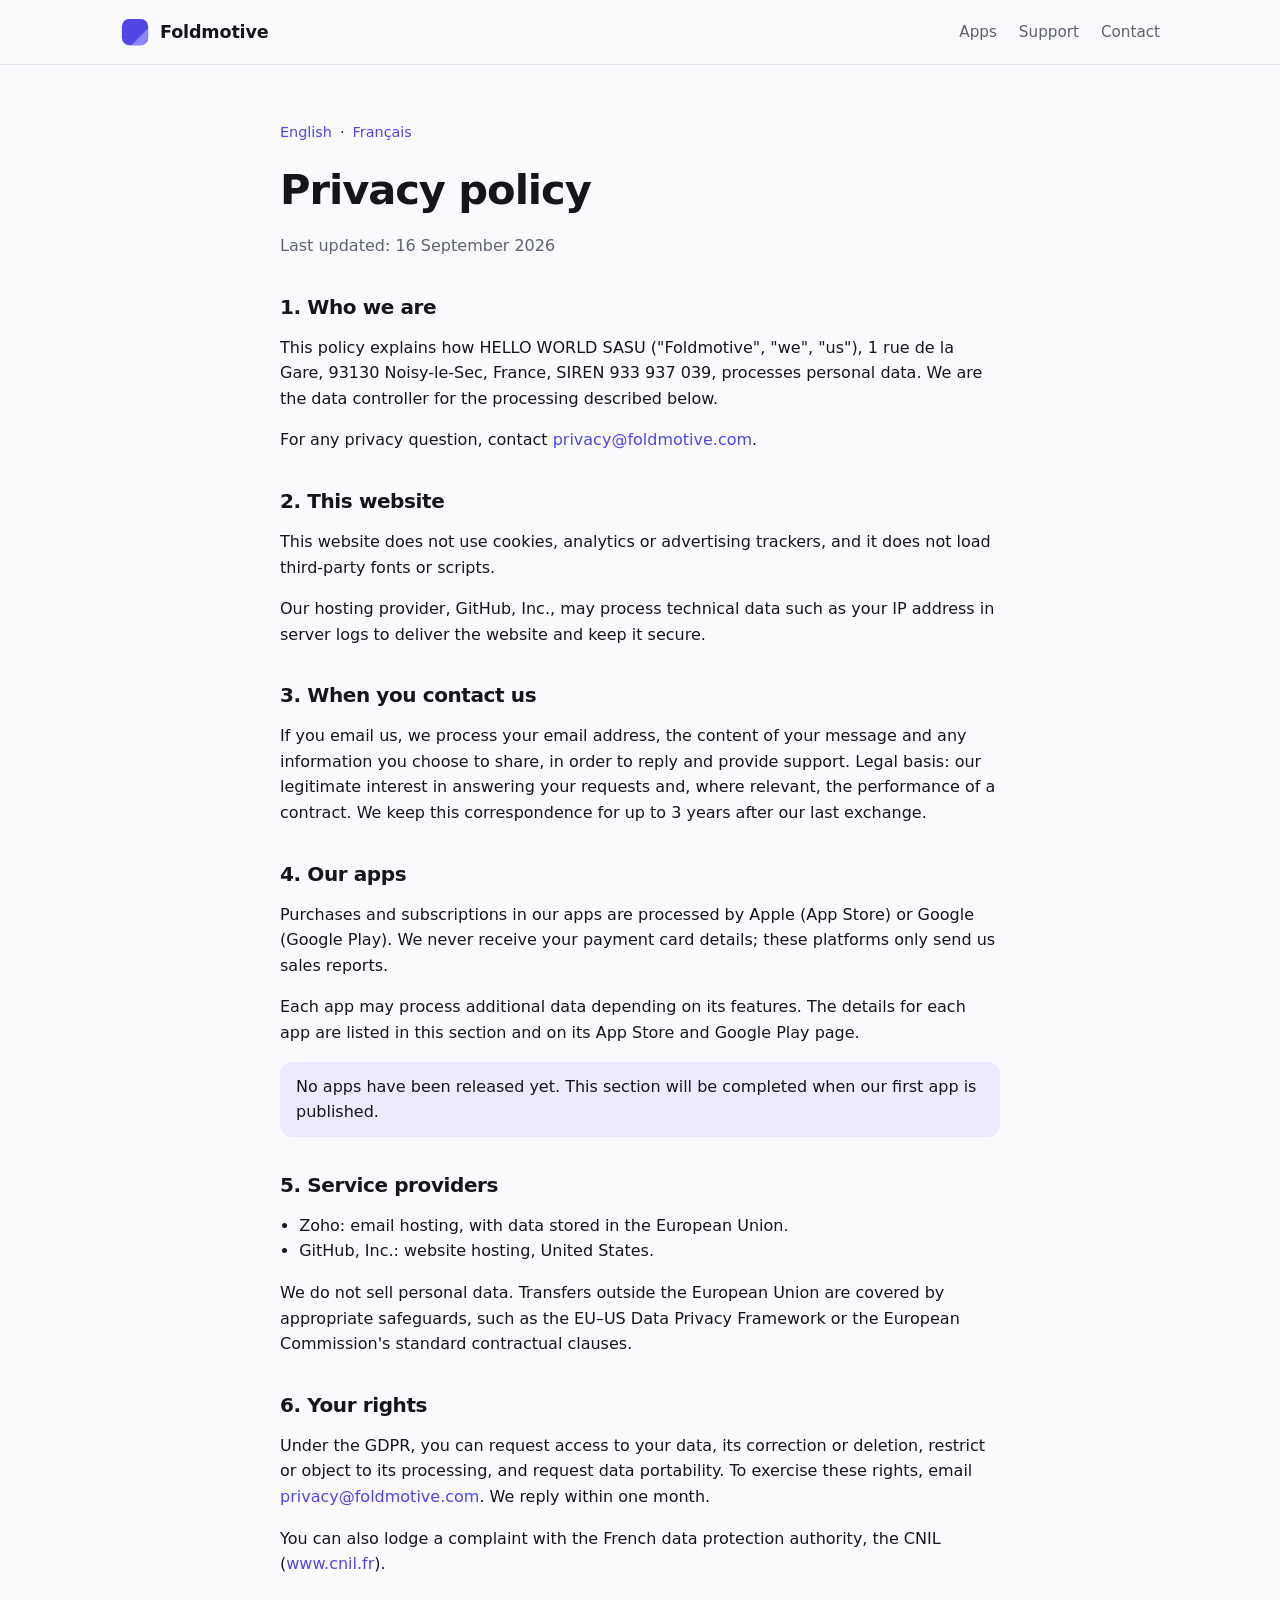
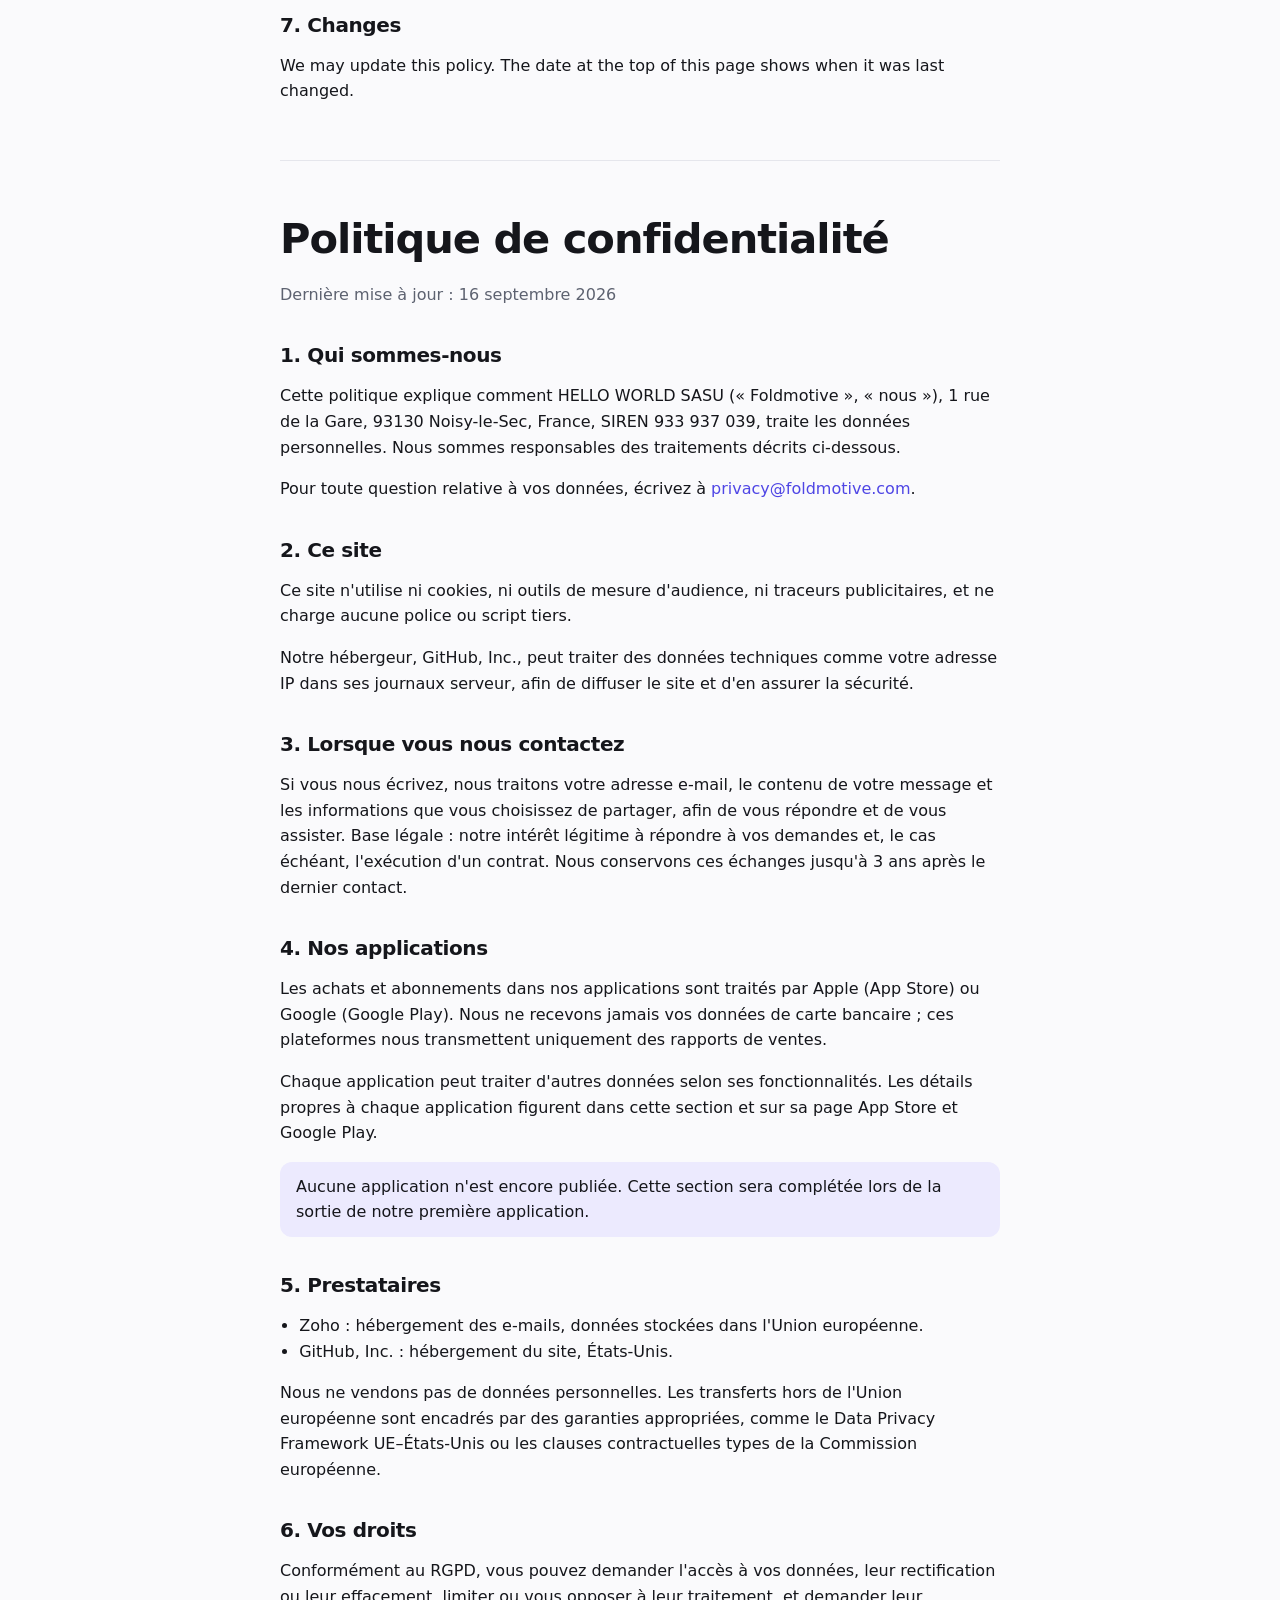
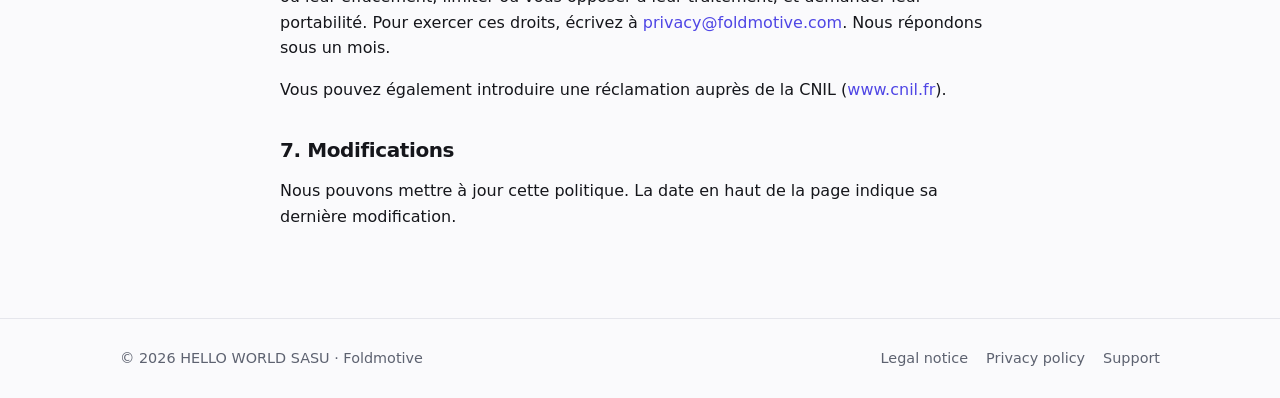
==== privacy.html @ c2b94fa3 "Publish FoldMotive static website" ====
<!doctype html>
<html lang="en">
<head>
  <meta charset="utf-8">
  <meta name="viewport" content="width=device-width, initial-scale=1">
  <title>Privacy policy · Foldmotive</title>
  <meta name="description" content="How HELLO WORLD SASU (Foldmotive) processes personal data on its website and in its apps.">
  <link rel="icon" href="favicon.svg" type="image/svg+xml">
  <link rel="stylesheet" href="style.css">
</head>
<body>
  <header class="site-header">
    <div class="container nav">
      <a class="brand" href="index.html">
        <svg viewBox="0 0 32 32" aria-hidden="true"><rect x="2" y="2" width="28" height="28" rx="8" fill="#4f46e5"/><path d="M30 12v10a8 8 0 0 1-8 8H12z" fill="#8b83ff"/></svg>
        <span>Foldmotive</span>
      </a>
      <nav aria-label="Main">
        <a class="hide-sm" href="index.html#apps">Apps</a>
        <a href="support.html">Support</a>
        <a href="index.html#contact">Contact</a>
      </nav>
    </div>
  </header>

  <main class="container doc">
    <p class="doc-lang"><a href="#en">English</a> · <a href="#fr">Français</a></p>

    <section id="en" lang="en">
      <h1>Privacy policy</h1>
      <p class="muted">Last updated: 16 September 2026</p>

      <h2>1. Who we are</h2>
      <p>This policy explains how HELLO WORLD SASU ("Foldmotive", "we", "us"), 1 rue de la Gare, 93130 Noisy-le-Sec, France, SIREN 933 937 039, processes personal data. We are the data controller for the processing described below.</p>
      <p>For any privacy question, contact <a href="mailto:privacy@foldmotive.com">privacy@foldmotive.com</a>.</p>

      <h2>2. This website</h2>
      <p>This website does not use cookies, analytics or advertising trackers, and it does not load third-party fonts or scripts.</p>
      <p>Our hosting provider, GitHub, Inc., may process technical data such as your IP address in server logs to deliver the website and keep it secure.</p>

      <h2>3. When you contact us</h2>
      <p>If you email us, we process your email address, the content of your message and any information you choose to share, in order to reply and provide support. Legal basis: our legitimate interest in answering your requests and, where relevant, the performance of a contract. We keep this correspondence for up to 3 years after our last exchange.</p>

      <h2>4. Our apps</h2>
      <p>Purchases and subscriptions in our apps are processed by Apple (App Store) or Google (Google Play). We never receive your payment card details; these platforms only send us sales reports.</p>
      <p>Each app may process additional data depending on its features. The details for each app are listed in this section and on its App Store and Google Play page.</p>
      <p class="note">No apps have been released yet. This section will be completed when our first app is published.</p>

      <h2>5. Service providers</h2>
      <ul>
        <li>Zoho: email hosting, with data stored in the European Union.</li>
        <li>GitHub, Inc.: website hosting, United States.</li>
      </ul>
      <p>We do not sell personal data. Transfers outside the European Union are covered by appropriate safeguards, such as the EU–US Data Privacy Framework or the European Commission's standard contractual clauses.</p>

      <h2>6. Your rights</h2>
      <p>Under the GDPR, you can request access to your data, its correction or deletion, restrict or object to its processing, and request data portability. To exercise these rights, email <a href="mailto:privacy@foldmotive.com">privacy@foldmotive.com</a>. We reply within one month.</p>
      <p>You can also lodge a complaint with the French data protection authority, the CNIL (<a href="https://www.cnil.fr">www.cnil.fr</a>).</p>

      <h2>7. Changes</h2>
      <p>We may update this policy. The date at the top of this page shows when it was last changed.</p>
    </section>

    <hr>

    <section id="fr" lang="fr">
      <h1>Politique de confidentialité</h1>
      <p class="muted">Dernière mise à jour : 16 septembre 2026</p>

      <h2>1. Qui sommes-nous</h2>
      <p>Cette politique explique comment HELLO WORLD SASU (« Foldmotive », « nous »), 1 rue de la Gare, 93130 Noisy-le-Sec, France, SIREN 933 937 039, traite les données personnelles. Nous sommes responsables des traitements décrits ci-dessous.</p>
      <p>Pour toute question relative à vos données, écrivez à <a href="mailto:privacy@foldmotive.com">privacy@foldmotive.com</a>.</p>

      <h2>2. Ce site</h2>
      <p>Ce site n'utilise ni cookies, ni outils de mesure d'audience, ni traceurs publicitaires, et ne charge aucune police ou script tiers.</p>
      <p>Notre hébergeur, GitHub, Inc., peut traiter des données techniques comme votre adresse IP dans ses journaux serveur, afin de diffuser le site et d'en assurer la sécurité.</p>

      <h2>3. Lorsque vous nous contactez</h2>
      <p>Si vous nous écrivez, nous traitons votre adresse e-mail, le contenu de votre message et les informations que vous choisissez de partager, afin de vous répondre et de vous assister. Base légale : notre intérêt légitime à répondre à vos demandes et, le cas échéant, l'exécution d'un contrat. Nous conservons ces échanges jusqu'à 3 ans après le dernier contact.</p>

      <h2>4. Nos applications</h2>
      <p>Les achats et abonnements dans nos applications sont traités par Apple (App Store) ou Google (Google Play). Nous ne recevons jamais vos données de carte bancaire ; ces plateformes nous transmettent uniquement des rapports de ventes.</p>
      <p>Chaque application peut traiter d'autres données selon ses fonctionnalités. Les détails propres à chaque application figurent dans cette section et sur sa page App Store et Google Play.</p>
      <p class="note">Aucune application n'est encore publiée. Cette section sera complétée lors de la sortie de notre première application.</p>

      <h2>5. Prestataires</h2>
      <ul>
        <li>Zoho : hébergement des e-mails, données stockées dans l'Union européenne.</li>
        <li>GitHub, Inc. : hébergement du site, États-Unis.</li>
      </ul>
      <p>Nous ne vendons pas de données personnelles. Les transferts hors de l'Union européenne sont encadrés par des garanties appropriées, comme le Data Privacy Framework UE–États-Unis ou les clauses contractuelles types de la Commission européenne.</p>

      <h2>6. Vos droits</h2>
      <p>Conformément au RGPD, vous pouvez demander l'accès à vos données, leur rectification ou leur effacement, limiter ou vous opposer à leur traitement, et demander leur portabilité. Pour exercer ces droits, écrivez à <a href="mailto:privacy@foldmotive.com">privacy@foldmotive.com</a>. Nous répondons sous un mois.</p>
      <p>Vous pouvez également introduire une réclamation auprès de la CNIL (<a href="https://www.cnil.fr">www.cnil.fr</a>).</p>

      <h2>7. Modifications</h2>
      <p>Nous pouvons mettre à jour cette politique. La date en haut de la page indique sa dernière modification.</p>
    </section>
  </main>

  <footer class="site-footer">
    <div class="container footer-inner">
      <p>© 2026 HELLO WORLD SASU · Foldmotive</p>
      <nav aria-label="Footer">
        <a href="legal.html">Legal notice</a>
        <a href="privacy.html">Privacy policy</a>
        <a href="support.html">Support</a>
      </nav>
    </div>
  </footer>
</body>
</html>
---- style.css ----
:root {
  --bg: #fafafc;
  --surface: #ffffff;
  --text: #15161b;
  --muted: #5d6270;
  --border: #e5e6ec;
  --accent: #4f46e5;
  --accent-2: #8b83ff;
  --accent-soft: #eceafe;
  --on-accent: #ffffff;
  --radius: 16px;
  color-scheme: light dark;
}

@media (prefers-color-scheme: dark) {
  :root {
    --bg: #0d0e12;
    --surface: #15171d;
    --text: #eceef4;
    --muted: #a2a7b4;
    --border: #262a33;
    --accent: #8b83ff;
    --accent-2: #4f46e5;
    --accent-soft: #1c1b33;
    --on-accent: #0d0e12;
  }
}

* { box-sizing: border-box; }

html { -webkit-text-size-adjust: 100%; scroll-behavior: smooth; }

body {
  margin: 0;
  background: var(--bg);
  color: var(--text);
  font: 16px/1.6 system-ui, -apple-system, "Segoe UI", Roboto, "Helvetica Neue", Arial, sans-serif;
}

a { color: var(--accent); text-decoration: none; }
a:hover { text-decoration: underline; }

.container { width: 100%; max-width: 1080px; margin-inline: auto; padding-inline: 20px; }

section[id] { scroll-margin-top: 80px; }

/* Header */
.site-header {
  position: sticky;
  top: 0;
  z-index: 10;
  background: color-mix(in srgb, var(--bg) 85%, transparent);
  backdrop-filter: saturate(1.4) blur(10px);
  -webkit-backdrop-filter: saturate(1.4) blur(10px);
  border-bottom: 1px solid var(--border);
}
.nav { display: flex; align-items: center; justify-content: space-between; gap: 16px; min-height: 64px; }
.brand { display: flex; align-items: center; gap: 10px; color: var(--text); font-weight: 700; font-size: 1.1rem; letter-spacing: -0.01em; }
.brand:hover { text-decoration: none; }
.brand svg { width: 30px; height: 30px; flex: none; }
.nav nav { display: flex; align-items: center; gap: 22px; flex-wrap: wrap; }
.nav nav a { color: var(--muted); font-size: 0.95rem; }
.nav nav a:hover { color: var(--text); text-decoration: none; }
.nav .lang { border: 1px solid var(--border); border-radius: 999px; padding: 2px 10px; font-size: 0.8rem; font-weight: 600; }

/* Hero */
.hero { display: grid; grid-template-columns: 1.25fr 1fr; gap: 48px; align-items: center; padding-block: 88px 72px; }
.eyebrow { color: var(--accent); font-weight: 600; font-size: 0.9rem; letter-spacing: 0.02em; margin: 0 0 12px; }
h1 { font-size: clamp(2.1rem, 4.6vw, 3.5rem); line-height: 1.08; letter-spacing: -0.025em; margin: 0 0 20px; }
.lead { font-size: 1.15rem; color: var(--muted); max-width: 36em; margin: 0 0 32px; }
.actions { display: flex; gap: 12px; flex-wrap: wrap; }
.btn {
  display: inline-flex;
  align-items: center;
  padding: 12px 20px;
  border-radius: 999px;
  border: 1px solid var(--border);
  background: var(--surface);
  color: var(--text);
  font-weight: 600;
}
.btn:hover { text-decoration: none; border-color: var(--muted); }
.btn.primary { background: var(--accent); border-color: var(--accent); color: var(--on-accent); }

.hero-art {
  display: grid;
  grid-template-columns: repeat(3, 1fr);
  gap: 16px;
  width: 100%;
  max-width: 300px;
  justify-self: center;
  transform: rotate(-8deg);
}
.tile { aspect-ratio: 1; border-radius: 26%; background: var(--accent-soft); border: 1px solid var(--border); }
.tile.a { background: var(--accent); border-color: transparent; }
.tile.b { background: var(--accent-2); border-color: transparent; }
.tile.fold { background: linear-gradient(135deg, var(--accent) 0 50%, var(--accent-2) 50% 100%); border-color: transparent; }

/* Sections */
.section { padding-block: 56px; border-top: 1px solid var(--border); }
h2 { font-size: clamp(1.5rem, 3vw, 2rem); letter-spacing: -0.02em; margin: 0 0 28px; line-height: 1.2; }
h3 { font-size: 1.1rem; margin: 0 0 8px; }
.grid-3 { display: grid; grid-template-columns: repeat(3, 1fr); gap: 20px; }
.grid-2 { display: grid; grid-template-columns: 1fr 1fr; gap: 20px; }
.card { background: var(--surface); border: 1px solid var(--border); border-radius: var(--radius); padding: 24px; }
.card p { margin: 0 0 8px; }
.card p:last-child { margin-bottom: 0; }
.muted { color: var(--muted); }
.badge {
  display: inline-block;
  background: var(--accent-soft);
  color: var(--accent);
  font-size: 0.8rem;
  font-weight: 600;
  padding: 4px 10px;
  border-radius: 999px;
  margin-bottom: 12px;
}

/* Footer */
.site-footer { border-top: 1px solid var(--border); padding-block: 28px; color: var(--muted); font-size: 0.9rem; }
.footer-inner { display: flex; justify-content: space-between; gap: 16px; flex-wrap: wrap; align-items: center; }
.footer-inner p { margin: 0; }
.footer-inner nav { display: flex; gap: 18px; flex-wrap: wrap; }
.footer-inner a { color: var(--muted); }

/* Documents: legal notice, privacy, support */
.doc { max-width: 760px; padding-block: 56px 72px; }
.doc h1 { font-size: clamp(1.9rem, 4vw, 2.6rem); }
.doc h2 { font-size: 1.25rem; margin: 36px 0 10px; }
.doc h3 { font-size: 1.05rem; margin: 24px 0 6px; }
.doc ul { padding-left: 1.2em; }
.doc-lang { display: flex; gap: 8px; font-size: 0.9rem; margin: 0 0 24px; }
.doc hr { border: 0; border-top: 1px solid var(--border); margin: 56px 0; }
.note { background: var(--accent-soft); border-radius: 12px; padding: 12px 16px; }

@media (max-width: 820px) {
  .hero { grid-template-columns: 1fr; padding-block: 56px 48px; gap: 40px; }
  .hero-art { max-width: 200px; justify-self: start; }
  .grid-3, .grid-2 { grid-template-columns: 1fr; }
}

@media (max-width: 560px) {
  .nav nav { gap: 14px; }
  .nav nav .hide-sm { display: none; }
  .hero-art { display: none; }
}
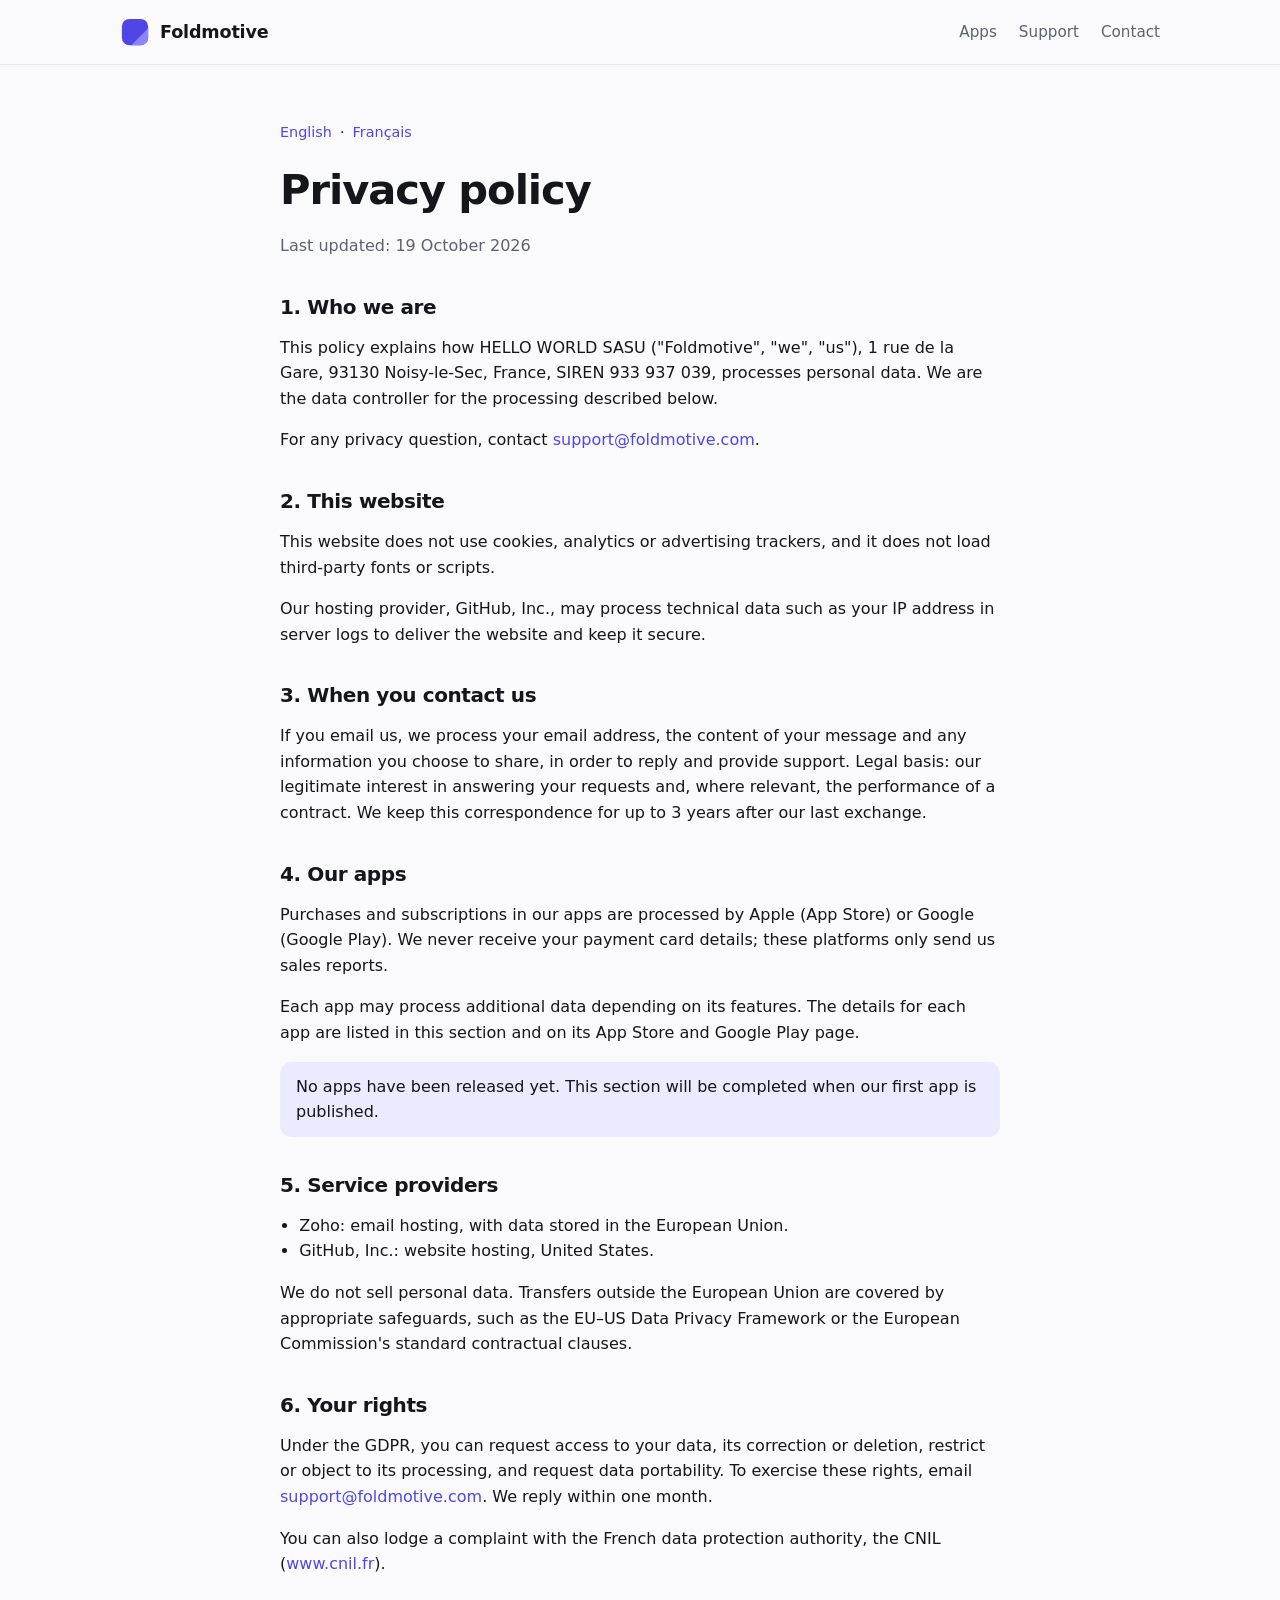
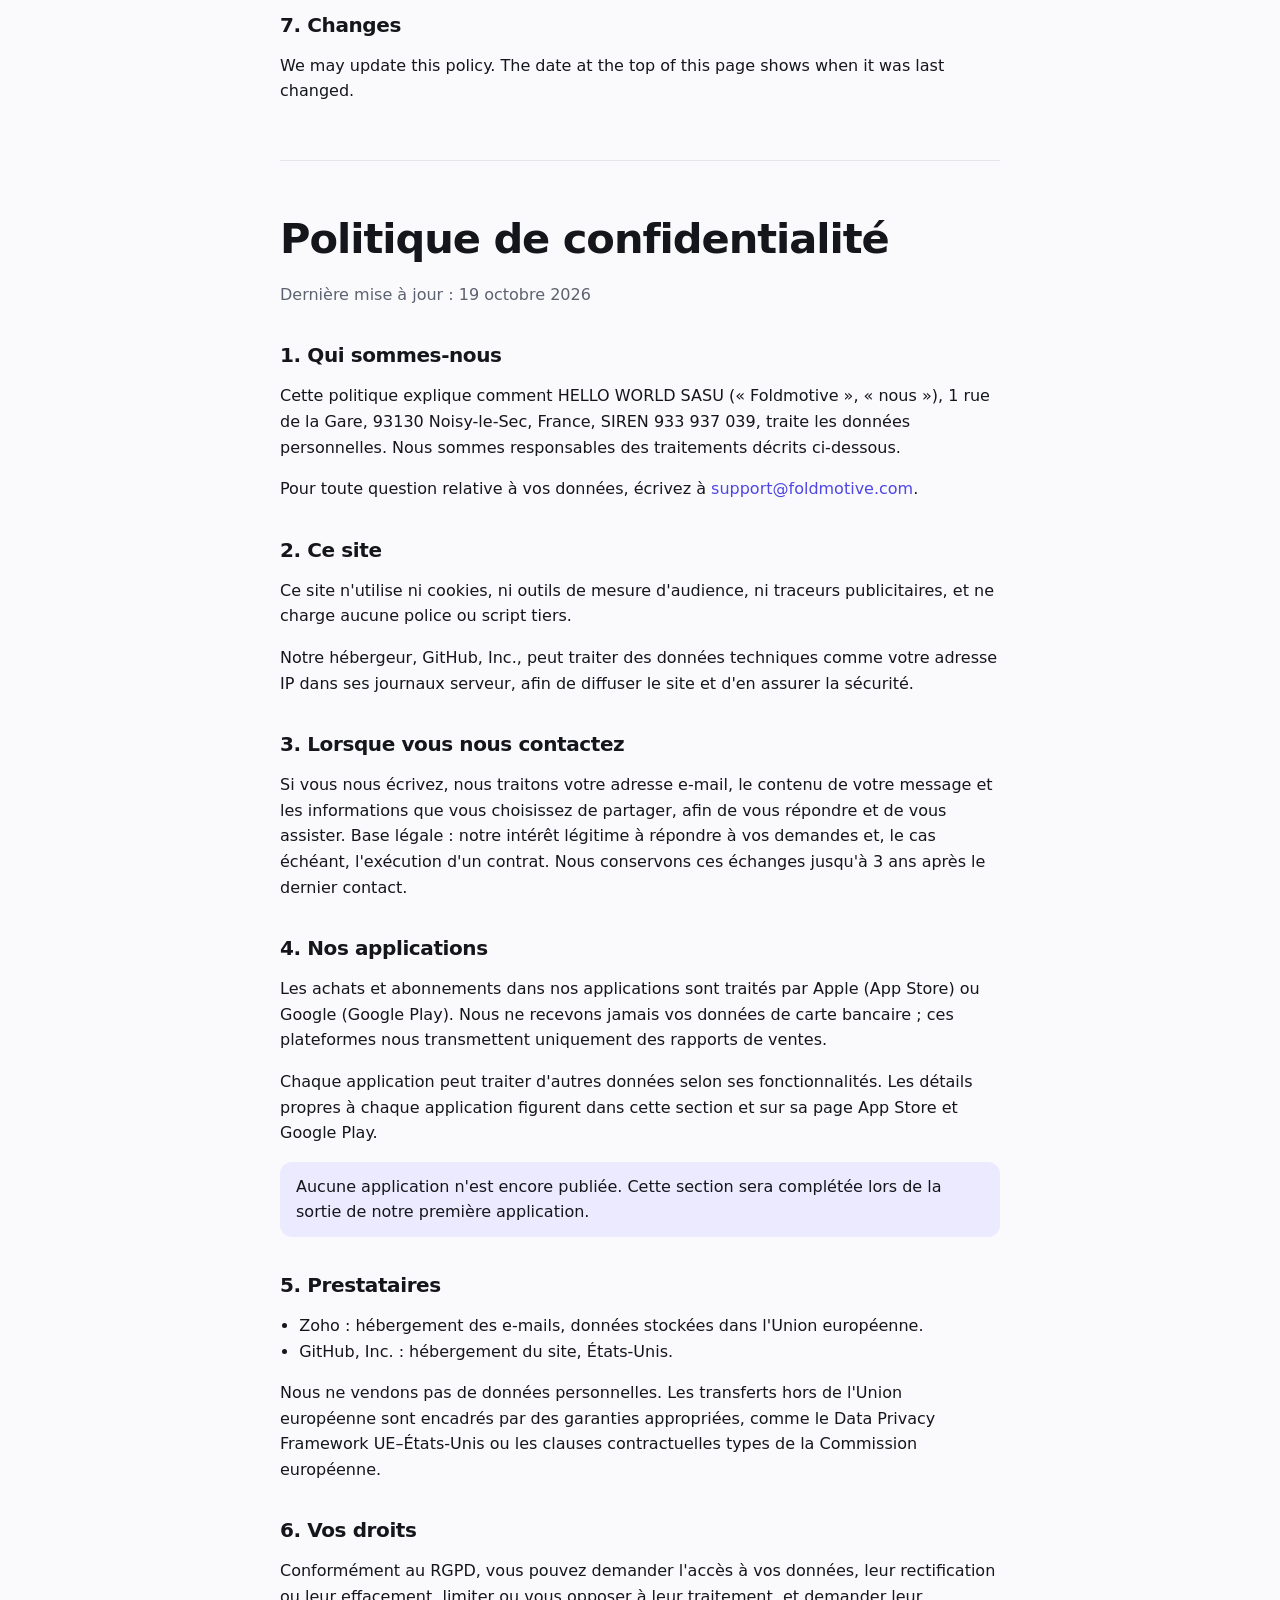
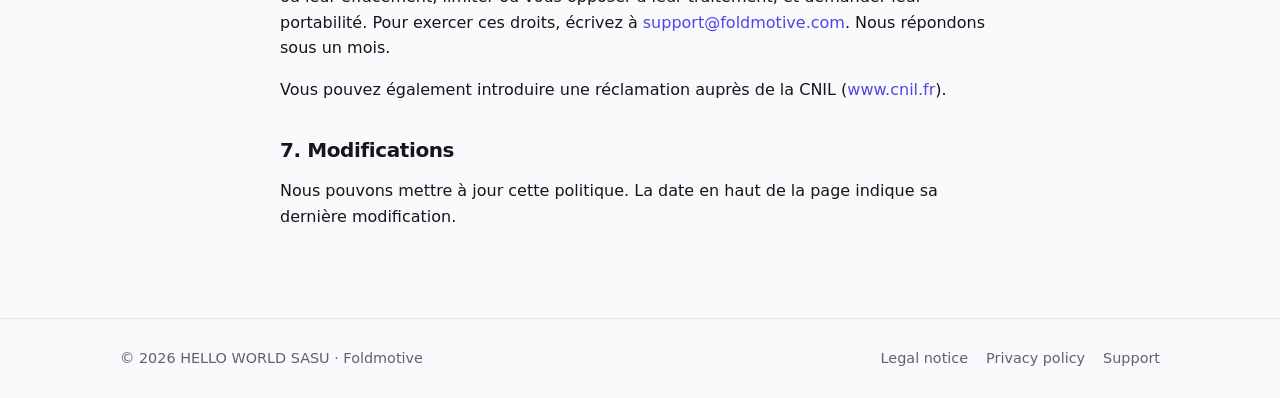
==== commit 2a72d48f: "Use the support address for data protection requests The privacy policy and support page pointed at " ====
--- a/privacy.html
+++ b/privacy.html
@@ -28,11 +28,11 @@
 
     <section id="en" lang="en">
       <h1>Privacy policy</h1>
-      <p class="muted">Last updated: 16 September 2026</p>
+      <p class="muted">Last updated: 19 October 2026</p>
 
       <h2>1. Who we are</h2>
       <p>This policy explains how HELLO WORLD SASU ("Foldmotive", "we", "us"), 1 rue de la Gare, 93130 Noisy-le-Sec, France, SIREN 933 937 039, processes personal data. We are the data controller for the processing described below.</p>
-      <p>For any privacy question, contact <a href="mailto:privacy@foldmotive.com">privacy@foldmotive.com</a>.</p>
+      <p>For any privacy question, contact <a href="mailto:support@foldmotive.com">support@foldmotive.com</a>.</p>
 
       <h2>2. This website</h2>
       <p>This website does not use cookies, analytics or advertising trackers, and it does not load third-party fonts or scripts.</p>
@@ -54,7 +54,7 @@
       <p>We do not sell personal data. Transfers outside the European Union are covered by appropriate safeguards, such as the EU–US Data Privacy Framework or the European Commission's standard contractual clauses.</p>
 
       <h2>6. Your rights</h2>
-      <p>Under the GDPR, you can request access to your data, its correction or deletion, restrict or object to its processing, and request data portability. To exercise these rights, email <a href="mailto:privacy@foldmotive.com">privacy@foldmotive.com</a>. We reply within one month.</p>
+      <p>Under the GDPR, you can request access to your data, its correction or deletion, restrict or object to its processing, and request data portability. To exercise these rights, email <a href="mailto:support@foldmotive.com">support@foldmotive.com</a>. We reply within one month.</p>
       <p>You can also lodge a complaint with the French data protection authority, the CNIL (<a href="https://www.cnil.fr">www.cnil.fr</a>).</p>
 
       <h2>7. Changes</h2>
@@ -65,11 +65,11 @@
 
     <section id="fr" lang="fr">
       <h1>Politique de confidentialité</h1>
-      <p class="muted">Dernière mise à jour : 16 septembre 2026</p>
+      <p class="muted">Dernière mise à jour : 19 octobre 2026</p>
 
       <h2>1. Qui sommes-nous</h2>
       <p>Cette politique explique comment HELLO WORLD SASU (« Foldmotive », « nous »), 1 rue de la Gare, 93130 Noisy-le-Sec, France, SIREN 933 937 039, traite les données personnelles. Nous sommes responsables des traitements décrits ci-dessous.</p>
-      <p>Pour toute question relative à vos données, écrivez à <a href="mailto:privacy@foldmotive.com">privacy@foldmotive.com</a>.</p>
+      <p>Pour toute question relative à vos données, écrivez à <a href="mailto:support@foldmotive.com">support@foldmotive.com</a>.</p>
 
       <h2>2. Ce site</h2>
       <p>Ce site n'utilise ni cookies, ni outils de mesure d'audience, ni traceurs publicitaires, et ne charge aucune police ou script tiers.</p>
@@ -91,7 +91,7 @@
       <p>Nous ne vendons pas de données personnelles. Les transferts hors de l'Union européenne sont encadrés par des garanties appropriées, comme le Data Privacy Framework UE–États-Unis ou les clauses contractuelles types de la Commission européenne.</p>
 
       <h2>6. Vos droits</h2>
-      <p>Conformément au RGPD, vous pouvez demander l'accès à vos données, leur rectification ou leur effacement, limiter ou vous opposer à leur traitement, et demander leur portabilité. Pour exercer ces droits, écrivez à <a href="mailto:privacy@foldmotive.com">privacy@foldmotive.com</a>. Nous répondons sous un mois.</p>
+      <p>Conformément au RGPD, vous pouvez demander l'accès à vos données, leur rectification ou leur effacement, limiter ou vous opposer à leur traitement, et demander leur portabilité. Pour exercer ces droits, écrivez à <a href="mailto:support@foldmotive.com">support@foldmotive.com</a>. Nous répondons sous un mois.</p>
       <p>Vous pouvez également introduire une réclamation auprès de la CNIL (<a href="https://www.cnil.fr">www.cnil.fr</a>).</p>
 
       <h2>7. Modifications</h2>
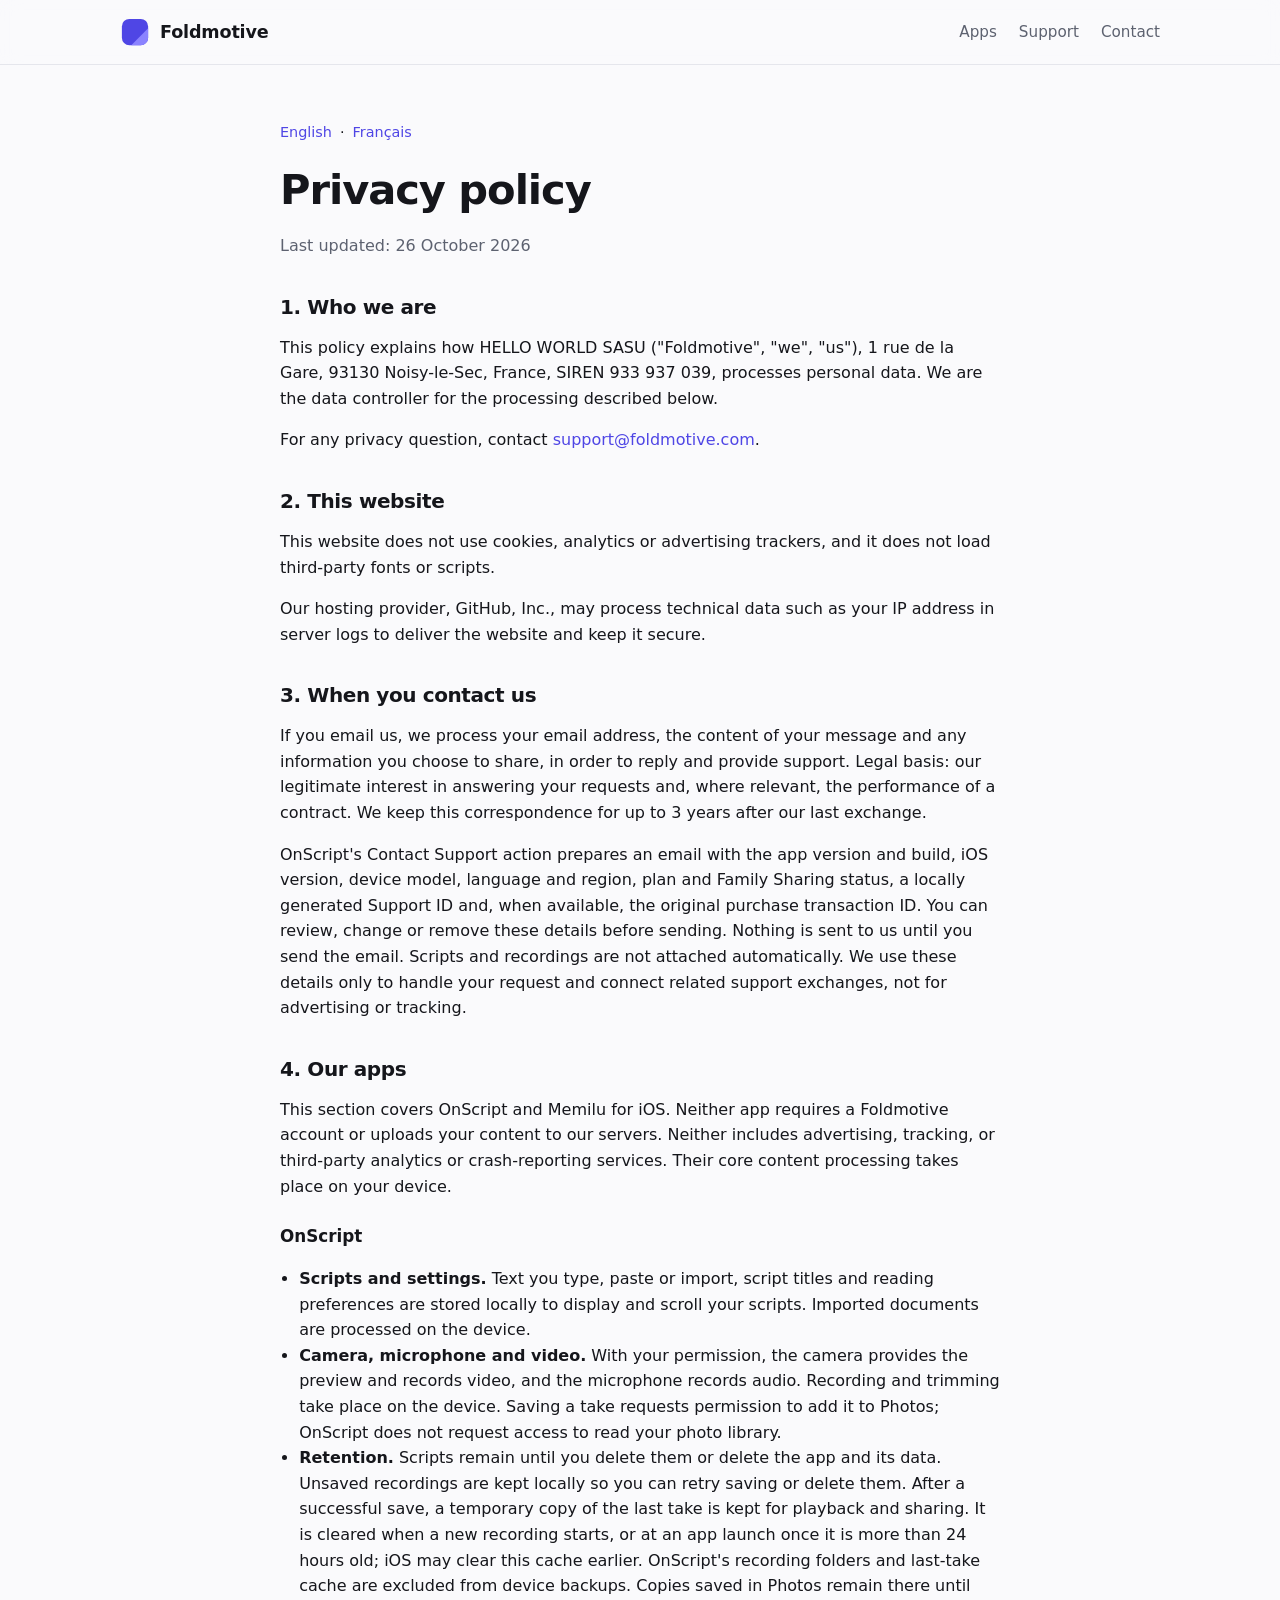
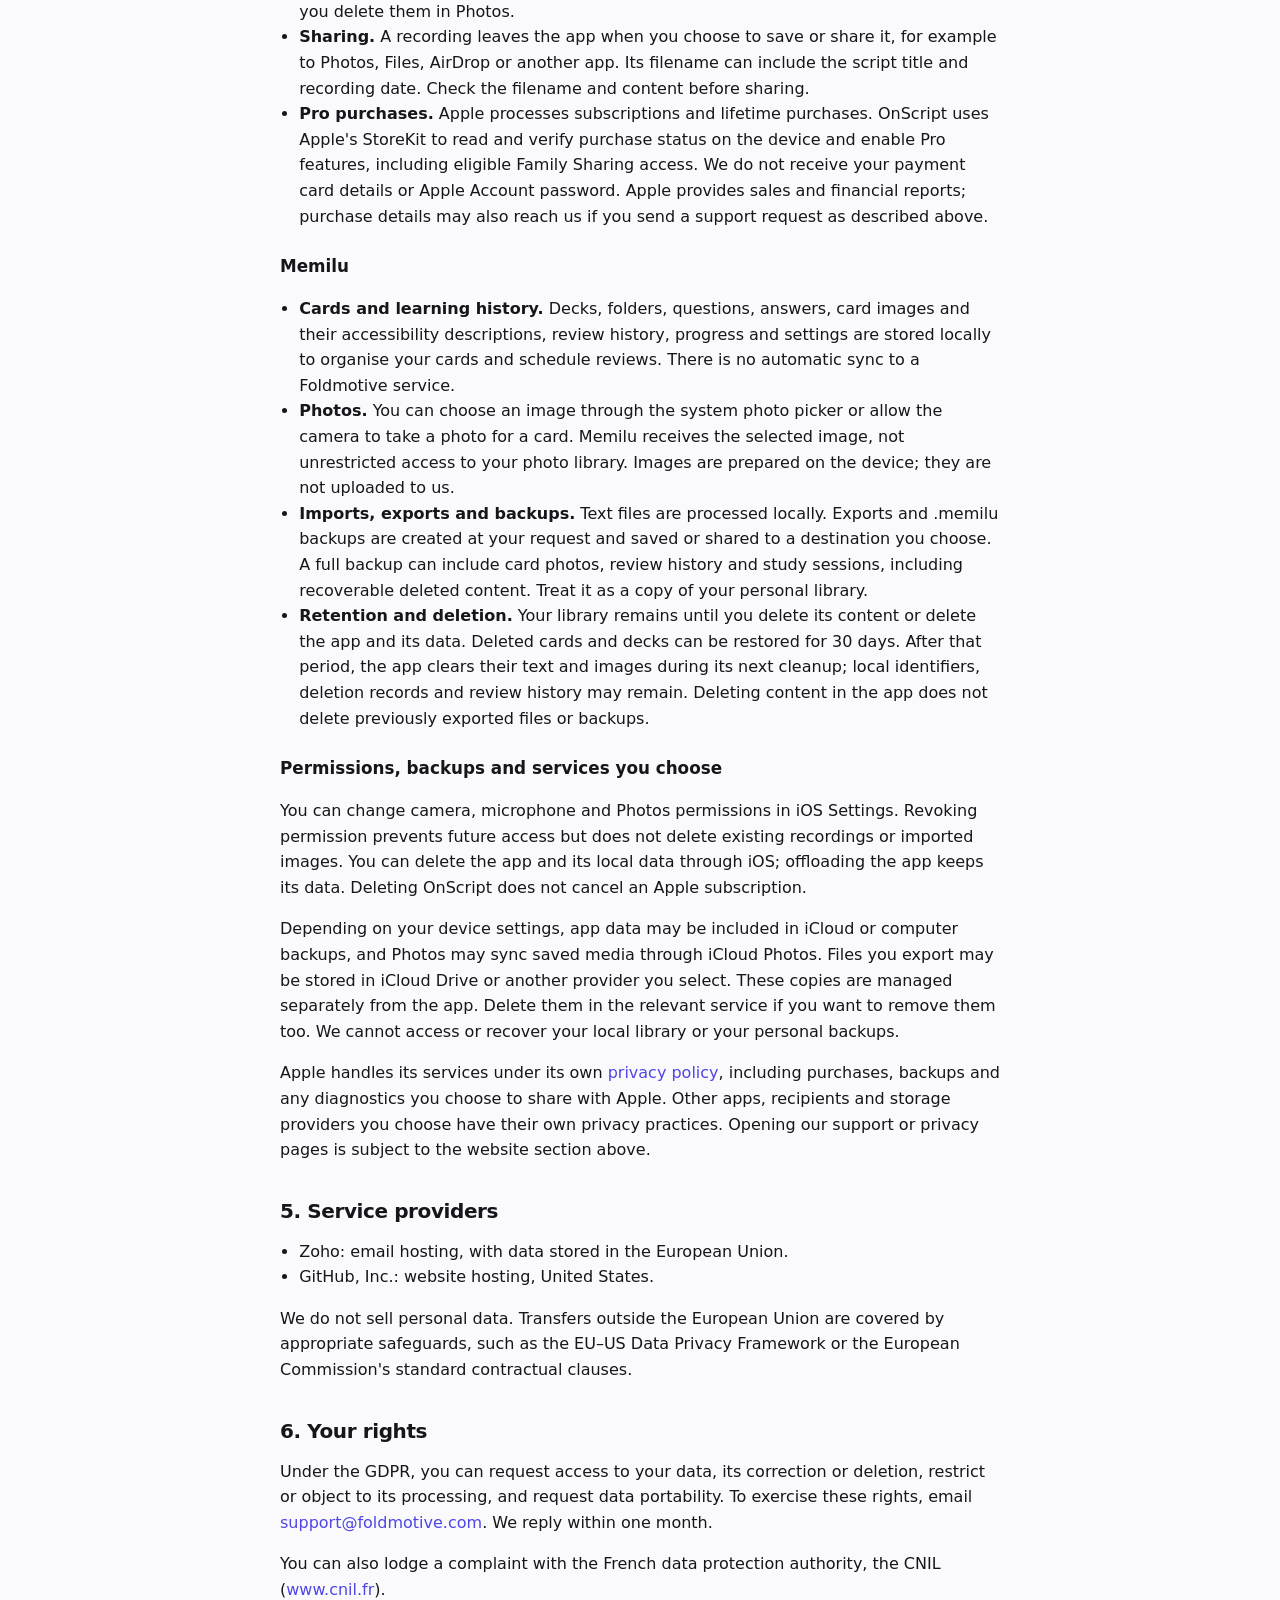
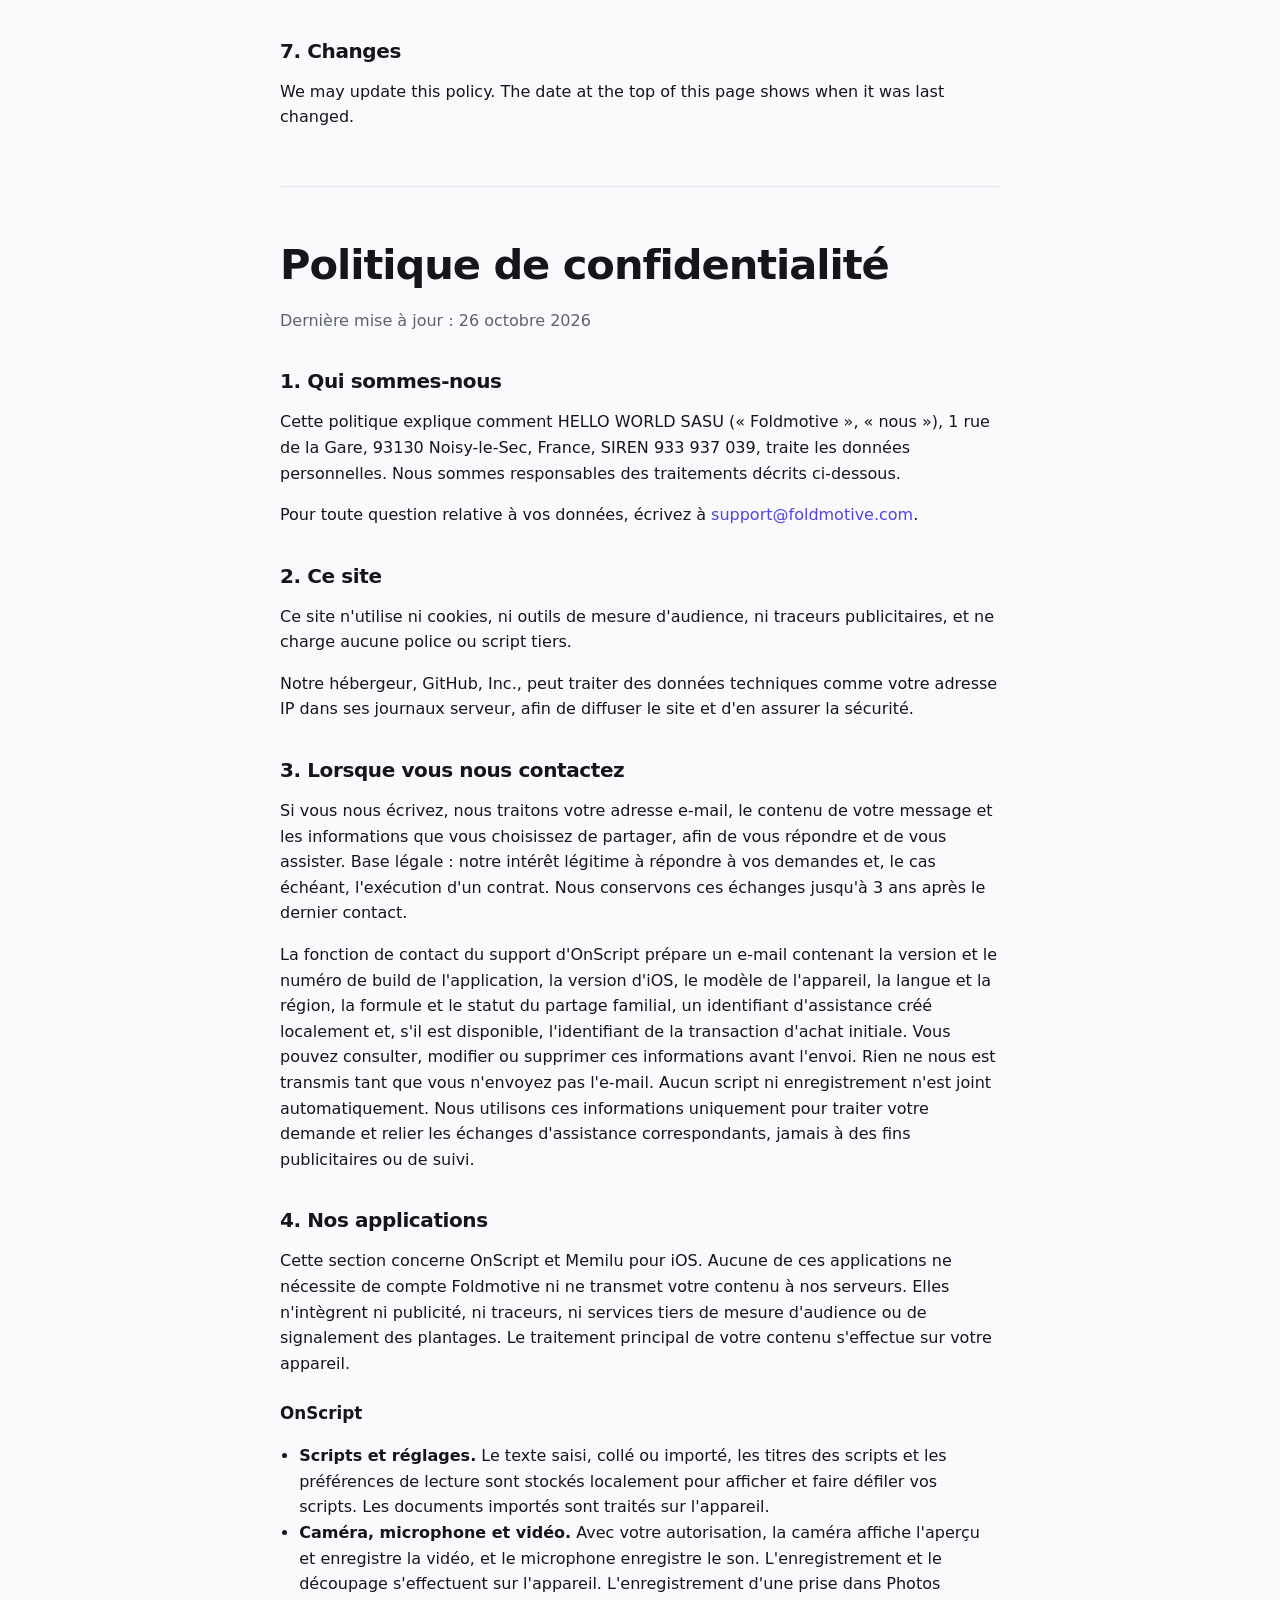
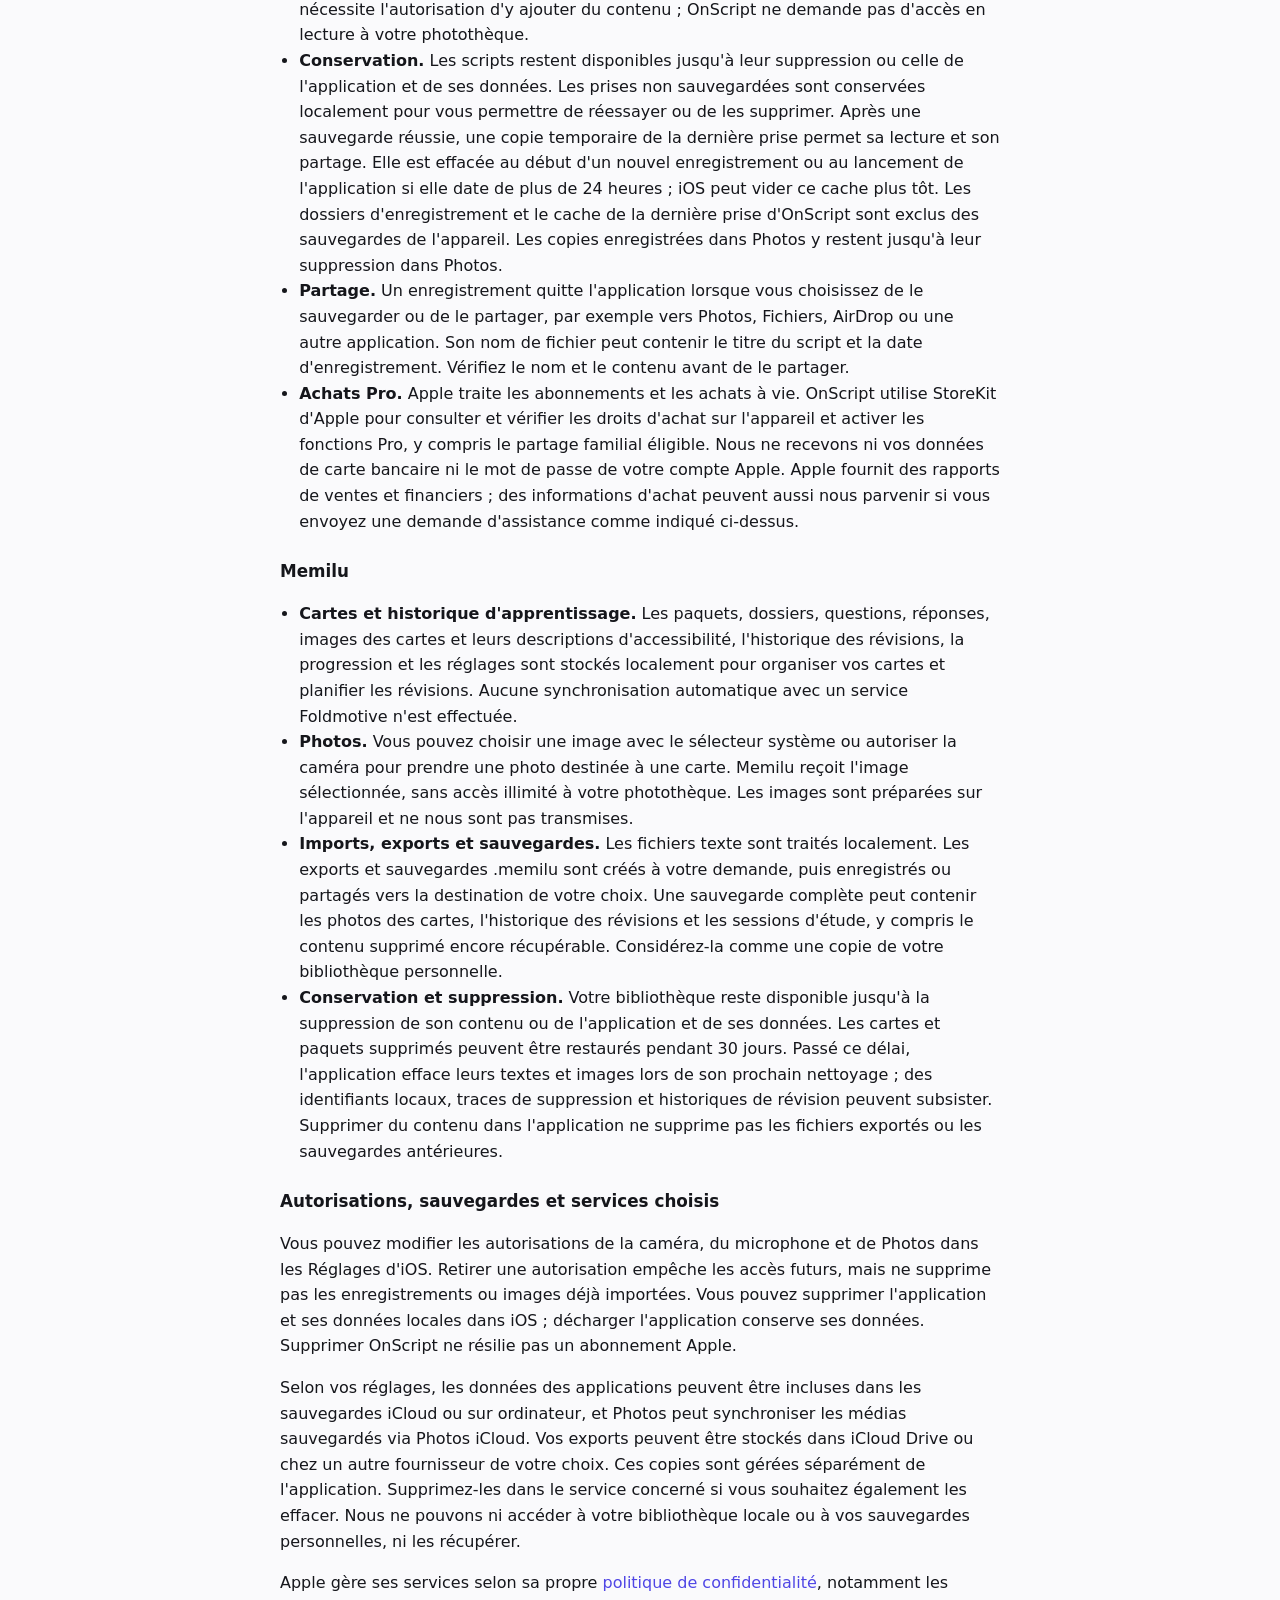
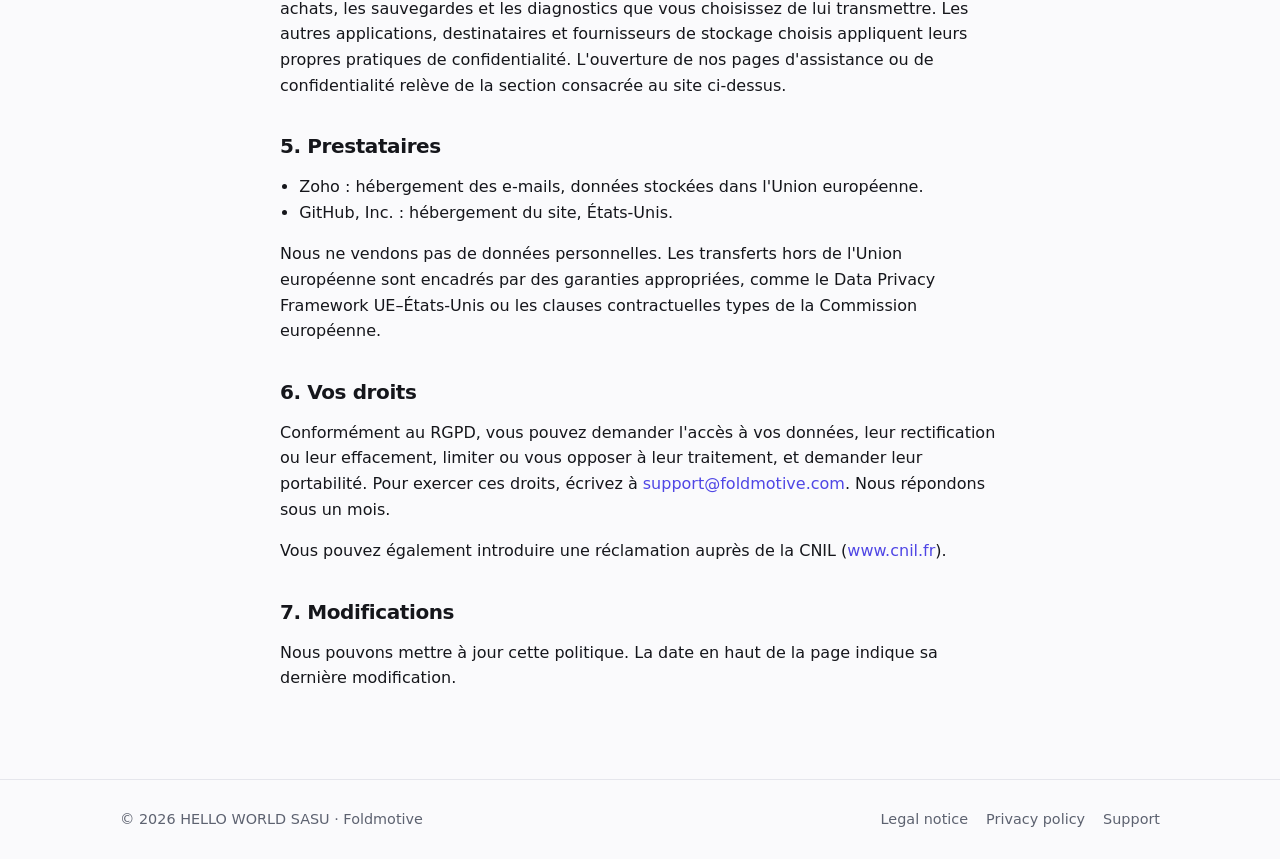
==== commit 97351c0b: "Document OnScript and Memilu privacy practices" ====
--- a/privacy.html
+++ b/privacy.html
@@ -28,7 +28,7 @@
 
     <section id="en" lang="en">
       <h1>Privacy policy</h1>
-      <p class="muted">Last updated: 19 October 2026</p>
+      <p class="muted">Last updated: 26 October 2026</p>
 
       <h2>1. Who we are</h2>
       <p>This policy explains how HELLO WORLD SASU ("Foldmotive", "we", "us"), 1 rue de la Gare, 93130 Noisy-le-Sec, France, SIREN 933 937 039, processes personal data. We are the data controller for the processing described below.</p>
@@ -40,11 +40,32 @@
 
       <h2>3. When you contact us</h2>
       <p>If you email us, we process your email address, the content of your message and any information you choose to share, in order to reply and provide support. Legal basis: our legitimate interest in answering your requests and, where relevant, the performance of a contract. We keep this correspondence for up to 3 years after our last exchange.</p>
+      <p>OnScript's Contact Support action prepares an email with the app version and build, iOS version, device model, language and region, plan and Family Sharing status, a locally generated Support ID and, when available, the original purchase transaction ID. You can review, change or remove these details before sending. Nothing is sent to us until you send the email. Scripts and recordings are not attached automatically. We use these details only to handle your request and connect related support exchanges, not for advertising or tracking.</p>
 
       <h2>4. Our apps</h2>
-      <p>Purchases and subscriptions in our apps are processed by Apple (App Store) or Google (Google Play). We never receive your payment card details; these platforms only send us sales reports.</p>
-      <p>Each app may process additional data depending on its features. The details for each app are listed in this section and on its App Store and Google Play page.</p>
-      <p class="note">No apps have been released yet. This section will be completed when our first app is published.</p>
+      <p>This section covers OnScript and Memilu for iOS. Neither app requires a Foldmotive account or uploads your content to our servers. Neither includes advertising, tracking, or third-party analytics or crash-reporting services. Their core content processing takes place on your device.</p>
+
+      <h3 id="onscript-en">OnScript</h3>
+      <ul>
+        <li><strong>Scripts and settings.</strong> Text you type, paste or import, script titles and reading preferences are stored locally to display and scroll your scripts. Imported documents are processed on the device.</li>
+        <li><strong>Camera, microphone and video.</strong> With your permission, the camera provides the preview and records video, and the microphone records audio. Recording and trimming take place on the device. Saving a take requests permission to add it to Photos; OnScript does not request access to read your photo library.</li>
+        <li><strong>Retention.</strong> Scripts remain until you delete them or delete the app and its data. Unsaved recordings are kept locally so you can retry saving or delete them. After a successful save, a temporary copy of the last take is kept for playback and sharing. It is cleared when a new recording starts, or at an app launch once it is more than 24 hours old; iOS may clear this cache earlier. OnScript's recording folders and last-take cache are excluded from device backups. Copies saved in Photos remain there until you delete them in Photos.</li>
+        <li><strong>Sharing.</strong> A recording leaves the app when you choose to save or share it, for example to Photos, Files, AirDrop or another app. Its filename can include the script title and recording date. Check the filename and content before sharing.</li>
+        <li><strong>Pro purchases.</strong> Apple processes subscriptions and lifetime purchases. OnScript uses Apple's StoreKit to read and verify purchase status on the device and enable Pro features, including eligible Family Sharing access. We do not receive your payment card details or Apple Account password. Apple provides sales and financial reports; purchase details may also reach us if you send a support request as described above.</li>
+      </ul>
+
+      <h3 id="memilu-en">Memilu</h3>
+      <ul>
+        <li><strong>Cards and learning history.</strong> Decks, folders, questions, answers, card images and their accessibility descriptions, review history, progress and settings are stored locally to organise your cards and schedule reviews. There is no automatic sync to a Foldmotive service.</li>
+        <li><strong>Photos.</strong> You can choose an image through the system photo picker or allow the camera to take a photo for a card. Memilu receives the selected image, not unrestricted access to your photo library. Images are prepared on the device; they are not uploaded to us.</li>
+        <li><strong>Imports, exports and backups.</strong> Text files are processed locally. Exports and .memilu backups are created at your request and saved or shared to a destination you choose. A full backup can include card photos, review history and study sessions, including recoverable deleted content. Treat it as a copy of your personal library.</li>
+        <li><strong>Retention and deletion.</strong> Your library remains until you delete its content or delete the app and its data. Deleted cards and decks can be restored for 30 days. After that period, the app clears their text and images during its next cleanup; local identifiers, deletion records and review history may remain. Deleting content in the app does not delete previously exported files or backups.</li>
+      </ul>
+
+      <h3>Permissions, backups and services you choose</h3>
+      <p>You can change camera, microphone and Photos permissions in iOS Settings. Revoking permission prevents future access but does not delete existing recordings or imported images. You can delete the app and its local data through iOS; offloading the app keeps its data. Deleting OnScript does not cancel an Apple subscription.</p>
+      <p>Depending on your device settings, app data may be included in iCloud or computer backups, and Photos may sync saved media through iCloud Photos. Files you export may be stored in iCloud Drive or another provider you select. These copies are managed separately from the app. Delete them in the relevant service if you want to remove them too. We cannot access or recover your local library or your personal backups.</p>
+      <p>Apple handles its services under its own <a href="https://www.apple.com/legal/privacy/">privacy policy</a>, including purchases, backups and any diagnostics you choose to share with Apple. Other apps, recipients and storage providers you choose have their own privacy practices. Opening our support or privacy pages is subject to the website section above.</p>
 
       <h2>5. Service providers</h2>
       <ul>
@@ -65,7 +86,7 @@
 
     <section id="fr" lang="fr">
       <h1>Politique de confidentialité</h1>
-      <p class="muted">Dernière mise à jour : 19 octobre 2026</p>
+      <p class="muted">Dernière mise à jour : 26 octobre 2026</p>
 
       <h2>1. Qui sommes-nous</h2>
       <p>Cette politique explique comment HELLO WORLD SASU (« Foldmotive », « nous »), 1 rue de la Gare, 93130 Noisy-le-Sec, France, SIREN 933 937 039, traite les données personnelles. Nous sommes responsables des traitements décrits ci-dessous.</p>
@@ -77,11 +98,32 @@
 
       <h2>3. Lorsque vous nous contactez</h2>
       <p>Si vous nous écrivez, nous traitons votre adresse e-mail, le contenu de votre message et les informations que vous choisissez de partager, afin de vous répondre et de vous assister. Base légale : notre intérêt légitime à répondre à vos demandes et, le cas échéant, l'exécution d'un contrat. Nous conservons ces échanges jusqu'à 3 ans après le dernier contact.</p>
+      <p>La fonction de contact du support d'OnScript prépare un e-mail contenant la version et le numéro de build de l'application, la version d'iOS, le modèle de l'appareil, la langue et la région, la formule et le statut du partage familial, un identifiant d'assistance créé localement et, s'il est disponible, l'identifiant de la transaction d'achat initiale. Vous pouvez consulter, modifier ou supprimer ces informations avant l'envoi. Rien ne nous est transmis tant que vous n'envoyez pas l'e-mail. Aucun script ni enregistrement n'est joint automatiquement. Nous utilisons ces informations uniquement pour traiter votre demande et relier les échanges d'assistance correspondants, jamais à des fins publicitaires ou de suivi.</p>
 
       <h2>4. Nos applications</h2>
-      <p>Les achats et abonnements dans nos applications sont traités par Apple (App Store) ou Google (Google Play). Nous ne recevons jamais vos données de carte bancaire ; ces plateformes nous transmettent uniquement des rapports de ventes.</p>
-      <p>Chaque application peut traiter d'autres données selon ses fonctionnalités. Les détails propres à chaque application figurent dans cette section et sur sa page App Store et Google Play.</p>
-      <p class="note">Aucune application n'est encore publiée. Cette section sera complétée lors de la sortie de notre première application.</p>
+      <p>Cette section concerne OnScript et Memilu pour iOS. Aucune de ces applications ne nécessite de compte Foldmotive ni ne transmet votre contenu à nos serveurs. Elles n'intègrent ni publicité, ni traceurs, ni services tiers de mesure d'audience ou de signalement des plantages. Le traitement principal de votre contenu s'effectue sur votre appareil.</p>
+
+      <h3 id="onscript-fr">OnScript</h3>
+      <ul>
+        <li><strong>Scripts et réglages.</strong> Le texte saisi, collé ou importé, les titres des scripts et les préférences de lecture sont stockés localement pour afficher et faire défiler vos scripts. Les documents importés sont traités sur l'appareil.</li>
+        <li><strong>Caméra, microphone et vidéo.</strong> Avec votre autorisation, la caméra affiche l'aperçu et enregistre la vidéo, et le microphone enregistre le son. L'enregistrement et le découpage s'effectuent sur l'appareil. L'enregistrement d'une prise dans Photos nécessite l'autorisation d'y ajouter du contenu ; OnScript ne demande pas d'accès en lecture à votre photothèque.</li>
+        <li><strong>Conservation.</strong> Les scripts restent disponibles jusqu'à leur suppression ou celle de l'application et de ses données. Les prises non sauvegardées sont conservées localement pour vous permettre de réessayer ou de les supprimer. Après une sauvegarde réussie, une copie temporaire de la dernière prise permet sa lecture et son partage. Elle est effacée au début d'un nouvel enregistrement ou au lancement de l'application si elle date de plus de 24 heures ; iOS peut vider ce cache plus tôt. Les dossiers d'enregistrement et le cache de la dernière prise d'OnScript sont exclus des sauvegardes de l'appareil. Les copies enregistrées dans Photos y restent jusqu'à leur suppression dans Photos.</li>
+        <li><strong>Partage.</strong> Un enregistrement quitte l'application lorsque vous choisissez de le sauvegarder ou de le partager, par exemple vers Photos, Fichiers, AirDrop ou une autre application. Son nom de fichier peut contenir le titre du script et la date d'enregistrement. Vérifiez le nom et le contenu avant de le partager.</li>
+        <li><strong>Achats Pro.</strong> Apple traite les abonnements et les achats à vie. OnScript utilise StoreKit d'Apple pour consulter et vérifier les droits d'achat sur l'appareil et activer les fonctions Pro, y compris le partage familial éligible. Nous ne recevons ni vos données de carte bancaire ni le mot de passe de votre compte Apple. Apple fournit des rapports de ventes et financiers ; des informations d'achat peuvent aussi nous parvenir si vous envoyez une demande d'assistance comme indiqué ci-dessus.</li>
+      </ul>
+
+      <h3 id="memilu-fr">Memilu</h3>
+      <ul>
+        <li><strong>Cartes et historique d'apprentissage.</strong> Les paquets, dossiers, questions, réponses, images des cartes et leurs descriptions d'accessibilité, l'historique des révisions, la progression et les réglages sont stockés localement pour organiser vos cartes et planifier les révisions. Aucune synchronisation automatique avec un service Foldmotive n'est effectuée.</li>
+        <li><strong>Photos.</strong> Vous pouvez choisir une image avec le sélecteur système ou autoriser la caméra pour prendre une photo destinée à une carte. Memilu reçoit l'image sélectionnée, sans accès illimité à votre photothèque. Les images sont préparées sur l'appareil et ne nous sont pas transmises.</li>
+        <li><strong>Imports, exports et sauvegardes.</strong> Les fichiers texte sont traités localement. Les exports et sauvegardes .memilu sont créés à votre demande, puis enregistrés ou partagés vers la destination de votre choix. Une sauvegarde complète peut contenir les photos des cartes, l'historique des révisions et les sessions d'étude, y compris le contenu supprimé encore récupérable. Considérez-la comme une copie de votre bibliothèque personnelle.</li>
+        <li><strong>Conservation et suppression.</strong> Votre bibliothèque reste disponible jusqu'à la suppression de son contenu ou de l'application et de ses données. Les cartes et paquets supprimés peuvent être restaurés pendant 30 jours. Passé ce délai, l'application efface leurs textes et images lors de son prochain nettoyage ; des identifiants locaux, traces de suppression et historiques de révision peuvent subsister. Supprimer du contenu dans l'application ne supprime pas les fichiers exportés ou les sauvegardes antérieures.</li>
+      </ul>
+
+      <h3>Autorisations, sauvegardes et services choisis</h3>
+      <p>Vous pouvez modifier les autorisations de la caméra, du microphone et de Photos dans les Réglages d'iOS. Retirer une autorisation empêche les accès futurs, mais ne supprime pas les enregistrements ou images déjà importées. Vous pouvez supprimer l'application et ses données locales dans iOS ; décharger l'application conserve ses données. Supprimer OnScript ne résilie pas un abonnement Apple.</p>
+      <p>Selon vos réglages, les données des applications peuvent être incluses dans les sauvegardes iCloud ou sur ordinateur, et Photos peut synchroniser les médias sauvegardés via Photos iCloud. Vos exports peuvent être stockés dans iCloud Drive ou chez un autre fournisseur de votre choix. Ces copies sont gérées séparément de l'application. Supprimez-les dans le service concerné si vous souhaitez également les effacer. Nous ne pouvons ni accéder à votre bibliothèque locale ou à vos sauvegardes personnelles, ni les récupérer.</p>
+      <p>Apple gère ses services selon sa propre <a href="https://www.apple.com/legal/privacy/">politique de confidentialité</a>, notamment les achats, les sauvegardes et les diagnostics que vous choisissez de lui transmettre. Les autres applications, destinataires et fournisseurs de stockage choisis appliquent leurs propres pratiques de confidentialité. L'ouverture de nos pages d'assistance ou de confidentialité relève de la section consacrée au site ci-dessus.</p>
 
       <h2>5. Prestataires</h2>
       <ul>
